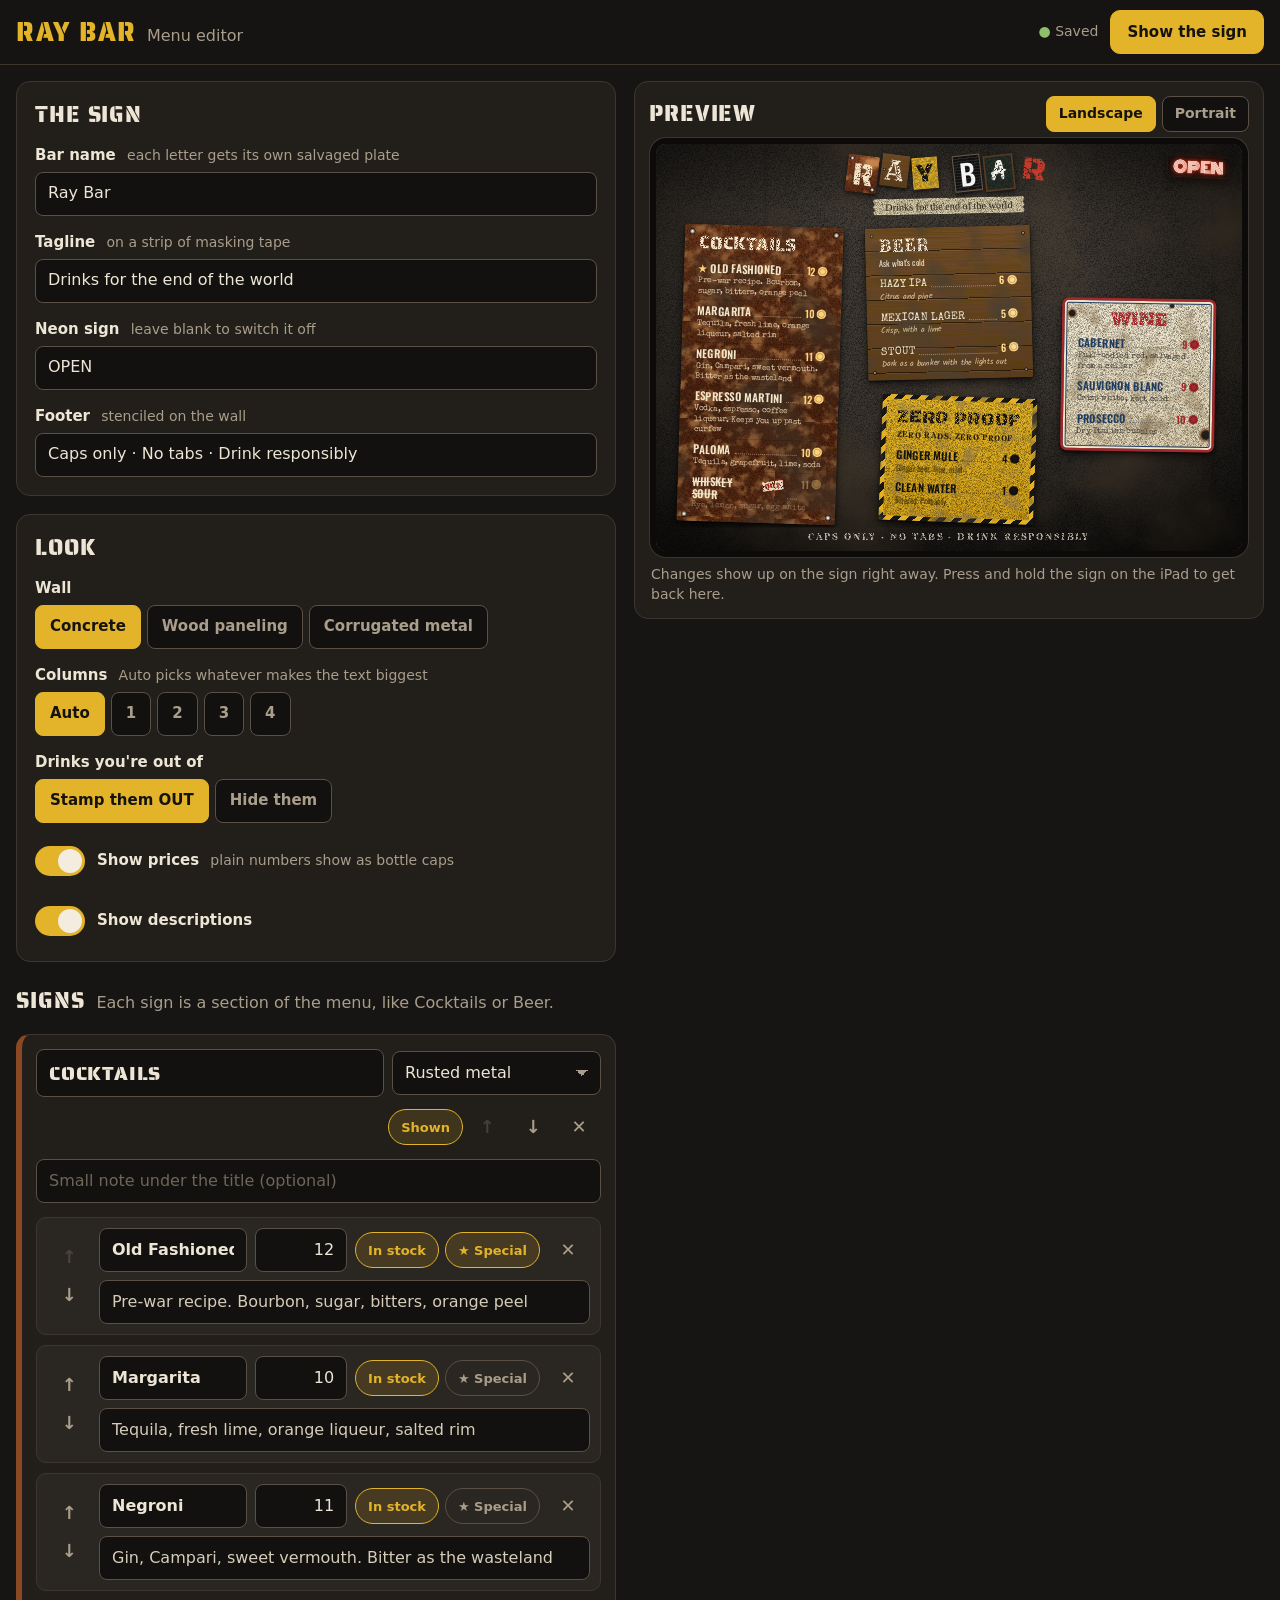
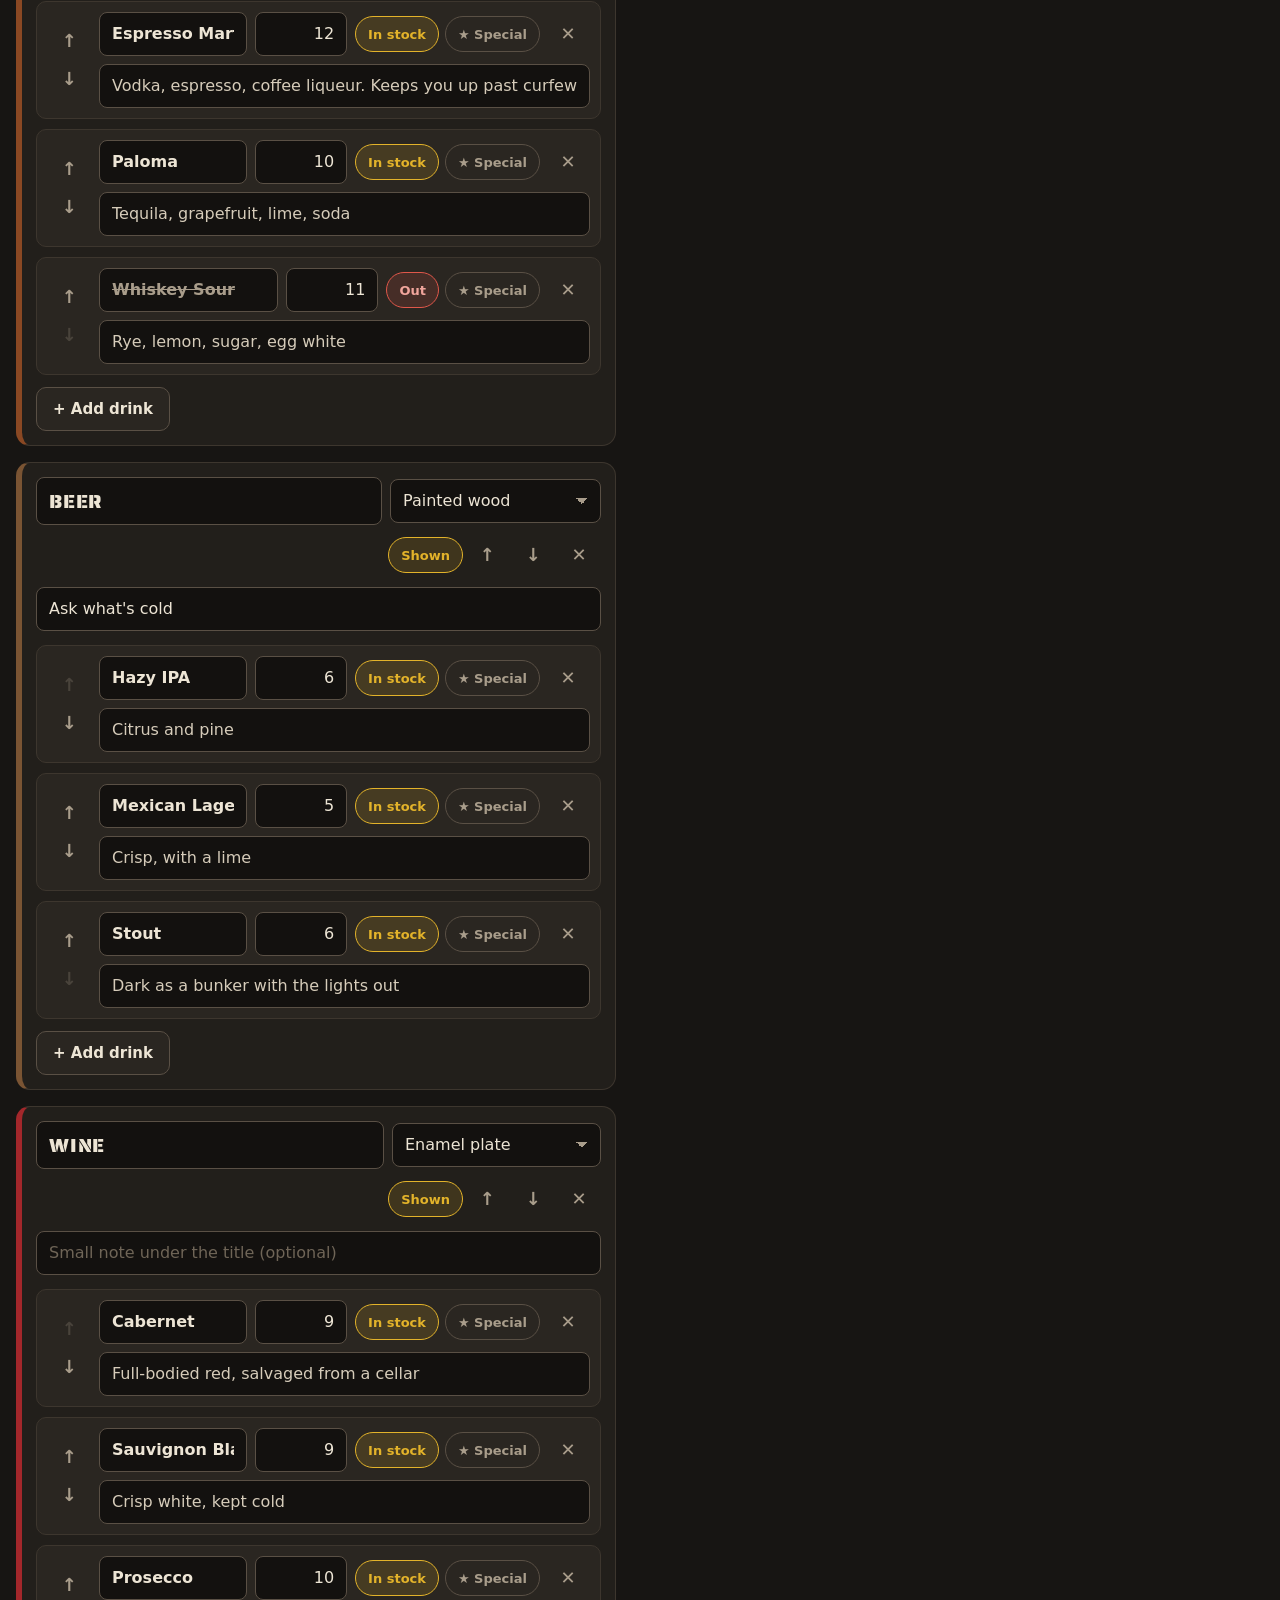
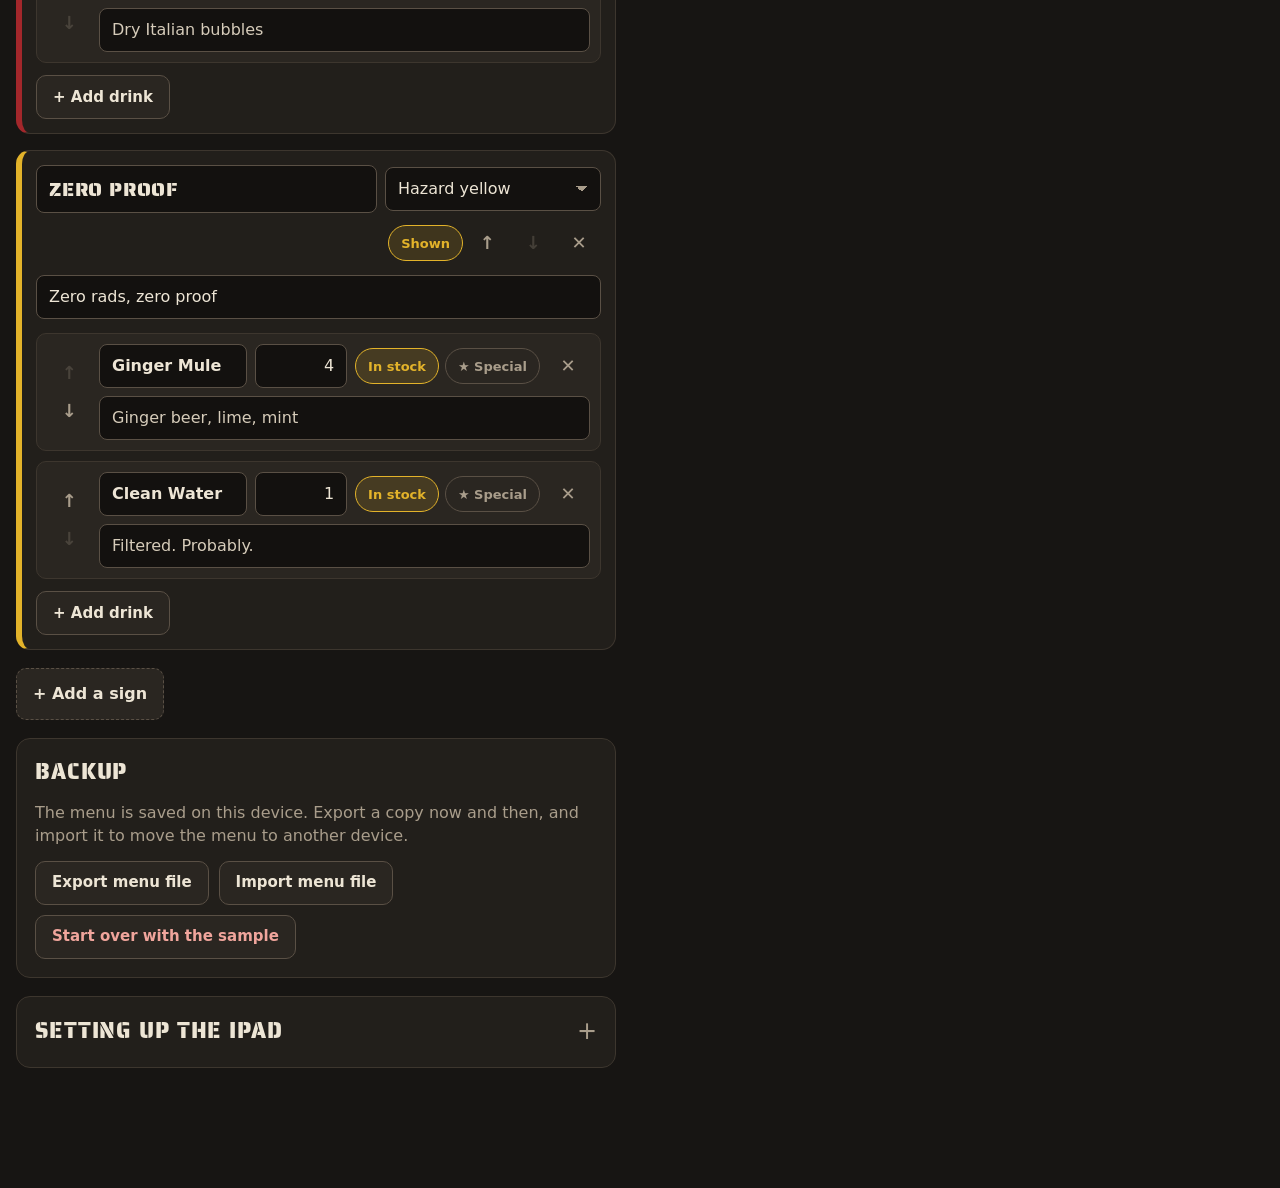
==== edit.html @ 674c1735 "Add the Ray Bar menu sign and editor A home bar drink menu for an iPad, styled as a wall of salvaged" ====
<!doctype html>
<html lang="en">
<head>
  <meta charset="utf-8">
  <meta name="viewport" content="width=device-width, initial-scale=1, viewport-fit=cover">
  <title>Ray Bar editor</title>
  <meta name="theme-color" content="#171513">
  <meta name="apple-mobile-web-app-capable" content="yes">
  <meta name="mobile-web-app-capable" content="yes">
  <meta name="apple-mobile-web-app-status-bar-style" content="black-translucent">
  <meta name="apple-mobile-web-app-title" content="Ray Bar">
  <link rel="apple-touch-icon" href="icons/apple-touch-icon.png">
  <link rel="icon" type="image/png" href="icons/icon-192.png">
  <link rel="manifest" href="manifest.webmanifest">
  <link rel="preconnect" href="https://fonts.googleapis.com">
  <link rel="preconnect" href="https://fonts.gstatic.com" crossorigin>
  <link rel="stylesheet" href="https://fonts.googleapis.com/css2?family=Saira+Stencil+One&family=Permanent+Marker&display=swap">
  <link rel="stylesheet" href="css/editor.css">
</head>
<body>
  <header class="topbar">
    <div class="brand">
      <span class="brand-mark">Ray Bar</span>
      <span class="brand-sub">Menu editor</span>
    </div>
    <div class="topbar-actions">
      <span id="status" class="status" role="status" data-state="saved">Saved</span>
      <a class="btn primary" href="index.html">Show the sign</a>
    </div>
  </header>

  <div id="storage-warning" class="banner" hidden>
    This browser is blocking storage (often Private Browsing), so changes will not be kept.
    Open the editor in a normal Safari tab or from the Home Screen app.
  </div>

  <main class="layout">
    <section class="preview-panel" aria-label="Preview">
      <div class="panel-head">
        <h2>Preview</h2>
        <div class="seg small" role="radiogroup" aria-label="Preview orientation">
          <label><input type="radio" name="orientation" value="landscape" checked><span>Landscape</span></label>
          <label><input type="radio" name="orientation" value="portrait"><span>Portrait</span></label>
        </div>
      </div>
      <div id="preview-stage" class="preview-stage">
        <iframe id="preview-frame" src="index.html?preview=1" title="Live preview of the sign" tabindex="-1"></iframe>
      </div>
      <p class="hint">Changes show up on the sign right away. Press and hold the sign on the iPad to get back here.</p>
    </section>

    <div class="editor">
      <section class="card" aria-labelledby="bar-heading">
        <h2 id="bar-heading">The sign</h2>
        <div class="fields">
          <label class="field">
            <span>Bar name <em>each letter gets its own salvaged plate</em></span>
            <input type="text" data-bind="bar.name" maxlength="40" autocomplete="off" placeholder="Ray Bar">
          </label>
          <label class="field">
            <span>Tagline <em>on a strip of masking tape</em></span>
            <input type="text" data-bind="bar.tagline" maxlength="80" autocomplete="off" placeholder="Drinks for the end of the world">
          </label>
          <label class="field">
            <span>Neon sign <em>leave blank to switch it off</em></span>
            <input type="text" data-bind="bar.neon" maxlength="16" autocomplete="off" placeholder="OPEN">
          </label>
          <label class="field">
            <span>Footer <em>stenciled on the wall</em></span>
            <input type="text" data-bind="bar.footer" maxlength="90" autocomplete="off" placeholder="Caps only · No tabs">
          </label>
        </div>
      </section>

      <section class="card" aria-labelledby="look-heading">
        <h2 id="look-heading">Look</h2>
        <div class="fields">
          <div class="field">
            <span id="wall-label">Wall</span>
            <div class="seg" role="radiogroup" aria-labelledby="wall-label" id="wall-choices"></div>
          </div>
          <div class="field">
            <span id="columns-label">Columns <em>Auto picks whatever makes the text biggest</em></span>
            <div class="seg" role="radiogroup" aria-labelledby="columns-label" id="column-choices"></div>
          </div>
          <div class="field">
            <span id="soldout-label">Drinks you're out of</span>
            <div class="seg" role="radiogroup" aria-labelledby="soldout-label">
              <label><input type="radio" name="soldOut" value="show"><span>Stamp them OUT</span></label>
              <label><input type="radio" name="soldOut" value="hide"><span>Hide them</span></label>
            </div>
          </div>
          <label class="switch">
            <input type="checkbox" data-bind="settings.showPrices">
            <span class="track" aria-hidden="true"></span>
            <span>Show prices <em>plain numbers show as bottle caps</em></span>
          </label>
          <label class="switch">
            <input type="checkbox" data-bind="settings.showDescriptions">
            <span class="track" aria-hidden="true"></span>
            <span>Show descriptions</span>
          </label>
        </div>
      </section>

      <div class="section-title-row">
        <h2>Signs</h2>
        <p>Each sign is a section of the menu, like Cocktails or Beer.</p>
      </div>
      <div id="sections" class="sections"></div>
      <button type="button" class="btn add-sign" data-action="add-section">+ Add a sign</button>

      <section class="card" aria-labelledby="backup-heading">
        <h2 id="backup-heading">Backup</h2>
        <p class="muted">The menu is saved on this device. Export a copy now and then, and import it to move the menu to another device.</p>
        <div class="button-row">
          <button type="button" class="btn" id="export">Export menu file</button>
          <label class="btn file-btn">Import menu file<input type="file" id="import" accept="application/json,.json"></label>
          <button type="button" class="btn danger-quiet" id="reset">Start over with the sample</button>
        </div>
      </section>

      <details class="card tips">
        <summary><h2>Setting up the iPad</h2></summary>
        <ol>
          <li>Open the sign in Safari, tap <strong>Share</strong>, then <strong>Add to Home Screen</strong>. Launch it from that icon and it runs full screen with no browser bars.</li>
          <li>To edit, <strong>press and hold anywhere on the sign</strong>, then tap <strong>Edit menu</strong>. Always edit from inside the Home Screen app: Safari and the Home Screen app keep separate copies of the menu.</li>
          <li>Set <strong>Settings &gt; Display &amp; Brightness &gt; Auto-Lock</strong> to <strong>Never</strong> so the screen stays on.</li>
          <li>Optional: turn on <strong>Settings &gt; Accessibility &gt; Guided Access</strong> to lock the iPad to the sign.</li>
        </ol>
      </details>
    </div>
  </main>

  <div id="toast" class="toast" role="status" aria-live="polite">
    <span id="toast-text"></span>
    <button type="button" id="toast-undo">Undo</button>
  </div>

  <script src="js/store.js"></script>
  <script src="js/editor.js"></script>
</body>
</html>
---- css/editor.css ----
/* Ray Bar editor: a plain, touch-friendly workbench in the same scrapyard palette. */

:root {
  --bg: #171513;
  --panel: #221f1b;
  --panel-2: #2a2621;
  --field: #13110f;
  --line: #3d362e;
  --line-strong: #5a5045;
  --text: #ede5d5;
  --muted: #a99d8b;
  --accent: #e3b32a;
  --accent-ink: #15130f;
  --danger: #e0574a;
  --ok: #8fbf6a;
  --radius: 10px;
  --stencil: 'Saira Stencil One', 'Arial Black', sans-serif;
  --ui: -apple-system, BlinkMacSystemFont, 'Segoe UI', system-ui, sans-serif;
}

* { box-sizing: border-box; }

html { -webkit-text-size-adjust: 100%; text-size-adjust: 100%; }

body {
  margin: 0;
  background: var(--bg);
  color: var(--text);
  font: 16px/1.4 var(--ui);
  -webkit-tap-highlight-color: transparent;
}

h2 {
  margin: 0;
  font-family: var(--stencil);
  font-weight: normal;
  font-size: 22px;
  letter-spacing: .04em;
  text-transform: uppercase;
  color: var(--text);
}

em {
  font-style: normal;
  color: var(--muted);
  font-weight: 400;
}

.muted { color: var(--muted); margin: 6px 0 14px; }

/* ---------- Top bar ---------- */

.topbar {
  position: sticky;
  top: 0;
  z-index: 5;
  display: flex;
  align-items: center;
  justify-content: space-between;
  gap: 12px;
  padding: max(10px, env(safe-area-inset-top)) max(16px, env(safe-area-inset-right)) 10px max(16px, env(safe-area-inset-left));
  background: rgba(23, 21, 19, .94);
  border-bottom: 1px solid var(--line);
  -webkit-backdrop-filter: blur(8px);
  backdrop-filter: blur(8px);
}

.brand {
  display: flex;
  align-items: baseline;
  gap: 10px;
  min-width: 0;
}

.brand-mark {
  font-family: var(--stencil);
  font-size: 26px;
  letter-spacing: .06em;
  text-transform: uppercase;
  color: var(--accent);
  white-space: nowrap;
}

.brand-sub {
  color: var(--muted);
  white-space: nowrap;
}

.topbar-actions {
  display: flex;
  align-items: center;
  gap: 12px;
}

.status {
  font-size: 14px;
  color: var(--muted);
  white-space: nowrap;
}
.status[data-state="saved"]::before { content: '\25CF  '; color: var(--ok); }
.status[data-state="saving"]::before { content: '\25CF  '; color: var(--accent); }
.status[data-state="error"] { color: var(--danger); }

.banner {
  margin: 12px 16px 0;
  padding: 12px 14px;
  border-radius: var(--radius);
  background: #4a1e1a;
  border: 1px solid var(--danger);
}

/* ---------- Buttons ---------- */

.btn {
  display: inline-flex;
  align-items: center;
  justify-content: center;
  gap: 6px;
  min-height: 44px;
  padding: 0 16px;
  border-radius: var(--radius);
  border: 1px solid var(--line-strong);
  background: var(--panel-2);
  color: var(--text);
  font: 600 15px/1 var(--ui);
  text-decoration: none;
  cursor: pointer;
  white-space: nowrap;
}
.btn:hover { border-color: #7a6d5e; }
.btn.primary { background: var(--accent); border-color: var(--accent); color: var(--accent-ink); }
.btn.primary:hover { background: #f0c241; }
.btn.danger-quiet { color: #f0a59c; }

.icon-btn {
  display: inline-flex;
  align-items: center;
  justify-content: center;
  width: 44px;
  height: 44px;
  flex: none;
  border-radius: 8px;
  border: 1px solid transparent;
  background: transparent;
  color: var(--muted);
  font: 600 18px/1 var(--ui);
  cursor: pointer;
}
.icon-btn:hover { background: var(--panel-2); color: var(--text); }
.icon-btn:disabled { opacity: .25; cursor: default; background: transparent; }
.icon-btn.delete:hover { color: var(--danger); }

.chip {
  display: inline-flex;
  align-items: center;
  gap: 5px;
  min-height: 36px;
  padding: 0 12px;
  border-radius: 999px;
  border: 1px solid var(--line-strong);
  background: transparent;
  color: var(--muted);
  font: 600 13px/1 var(--ui);
  cursor: pointer;
  white-space: nowrap;
}
.chip[aria-pressed="true"] { background: rgba(227, 179, 42, .15); border-color: var(--accent); color: var(--accent); }
.chip.stock[aria-pressed="false"] { background: rgba(224, 87, 74, .15); border-color: var(--danger); color: #f0a59c; }

button:focus-visible,
a:focus-visible,
input:focus-visible,
select:focus-visible,
summary:focus-visible,
.seg input:focus-visible + span,
.switch input:focus-visible + .track {
  outline: 2px solid var(--accent);
  outline-offset: 2px;
}

/* ---------- Layout ---------- */

.layout {
  display: grid;
  gap: 18px;
  padding: 16px max(16px, env(safe-area-inset-right)) 120px max(16px, env(safe-area-inset-left));
  max-width: 1400px;
  margin: 0 auto;
}

.editor {
  display: grid;
  gap: 18px;
  min-width: 0;
}

@media (min-width: 1000px) {
  .layout {
    grid-template-columns: minmax(0, 1fr) minmax(0, 1.05fr);
    align-items: start;
  }
  .preview-panel {
    position: sticky;
    top: 78px;
    order: 2;
  }
}

/* ---------- Cards and fields ---------- */

.card {
  background: var(--panel);
  border: 1px solid var(--line);
  border-radius: 14px;
  padding: 18px;
}

.card > h2 { margin-bottom: 14px; }

.fields {
  display: grid;
  gap: 16px;
}

.field {
  display: grid;
  gap: 6px;
}

.field > span {
  font-weight: 600;
  font-size: 15px;
}

.field > span em,
.switch em {
  margin-left: 6px;
  font-size: 14px;
}

input[type="text"],
select {
  width: 100%;
  min-height: 44px;
  padding: 10px 12px;
  border-radius: 8px;
  border: 1px solid var(--line-strong);
  background: var(--field);
  color: var(--text);
  font: 16px/1.3 var(--ui); /* 16px stops iOS from zooming in */
}

input[type="text"]::placeholder { color: #6f6557; }

select {
  -webkit-appearance: none;
  appearance: none;
  padding-right: 34px;
  background-image: linear-gradient(45deg, transparent 50%, var(--muted) 50%), linear-gradient(135deg, var(--muted) 50%, transparent 50%);
  background-position: calc(100% - 18px) 50%, calc(100% - 12px) 50%;
  background-size: 6px 6px;
  background-repeat: no-repeat;
}

/* Segmented control */
.seg {
  display: flex;
  flex-wrap: wrap;
  gap: 6px;
}
.seg label { position: relative; cursor: pointer; }
.seg input { position: absolute; opacity: 0; width: 1px; height: 1px; }
.seg span {
  display: inline-flex;
  align-items: center;
  min-height: 44px;
  padding: 0 14px;
  border-radius: 8px;
  border: 1px solid var(--line-strong);
  background: var(--field);
  color: var(--muted);
  font-weight: 600;
  font-size: 15px;
}
.seg input:checked + span { background: var(--accent); border-color: var(--accent); color: var(--accent-ink); }
.seg.small span { min-height: 36px; padding: 0 12px; font-size: 14px; }

/* Toggle switch */
.switch {
  display: flex;
  align-items: center;
  gap: 12px;
  min-height: 44px;
  cursor: pointer;
  font-weight: 600;
  font-size: 15px;
}
.switch input { position: absolute; opacity: 0; width: 1px; height: 1px; }
.switch .track {
  position: relative;
  flex: none;
  width: 50px;
  height: 30px;
  border-radius: 999px;
  background: #3d362e;
  transition: background .15s;
}
.switch .track::after {
  content: '';
  position: absolute;
  top: 3px;
  left: 3px;
  width: 24px;
  height: 24px;
  border-radius: 50%;
  background: #f3ecdf;
  transition: transform .15s;
}
.switch input:checked + .track { background: var(--accent); }
.switch input:checked + .track::after { transform: translateX(20px); }

/* ---------- Preview ---------- */

.preview-panel {
  background: var(--panel);
  border: 1px solid var(--line);
  border-radius: 14px;
  padding: 14px;
  min-width: 0;
}

.panel-head {
  display: flex;
  align-items: center;
  justify-content: space-between;
  gap: 10px;
  margin-bottom: 12px;
}

.preview-stage {
  position: relative;
  overflow: hidden;
  border-radius: 10px;
  background: #0c0b0a;
  box-shadow: 0 0 0 6px #0c0b0a, 0 0 0 7px #3d362e;
  margin: 7px;
}

.preview-stage iframe {
  position: absolute;
  top: 0;
  left: 0;
  border: 0;
  transform-origin: 0 0;
  pointer-events: none;
}

.preview-panel .hint {
  margin: 14px 2px 0;
  color: var(--muted);
  font-size: 14px;
}

/* ---------- Signs (sections) ---------- */

.section-title-row {
  display: flex;
  align-items: baseline;
  flex-wrap: wrap;
  gap: 4px 12px;
  margin-top: 6px;
}
.section-title-row p { margin: 0; color: var(--muted); }

.sections {
  display: grid;
  gap: 16px;
}

.sections > .empty {
  margin: 0;
  padding: 24px;
  text-align: center;
  color: var(--muted);
  border: 1px dashed var(--line-strong);
  border-radius: 14px;
}

.section {
  padding: 14px;
  border-left: 6px solid var(--swatch, var(--line-strong));
}
.section.is-hidden { opacity: .6; }
.section.is-hidden .items,
.section.is-hidden .add-item { display: none; }

.section-head {
  display: flex;
  align-items: center;
  flex-wrap: wrap;
  gap: 8px;
}

.section-head .title-input {
  flex: 1 1 220px;
  font-family: var(--stencil);
  font-size: 20px;
  letter-spacing: .04em;
  text-transform: uppercase;
}

.section-head select {
  flex: 0 1 200px;
  width: auto;
}

.section-tools {
  display: flex;
  align-items: center;
  gap: 2px;
  margin-left: auto;
}

.section .note-input { margin-top: 10px; }

.items {
  display: grid;
  gap: 10px;
  margin-top: 14px;
}

.item-row {
  display: grid;
  grid-template-columns: auto minmax(0, 1fr) 92px auto;
  grid-template-areas:
    "move name price tools"
    "move desc desc desc";
  gap: 8px;
  padding: 10px;
  border-radius: 10px;
  background: var(--panel-2);
  border: 1px solid var(--line);
}
.item-row.is-out .name-input { text-decoration: line-through; color: var(--muted); }

.item-row .move { grid-area: move; display: flex; flex-direction: column; justify-content: center; }
.item-row .move .icon-btn { height: 38px; }
.item-row .name-input { grid-area: name; font-weight: 600; }
.item-row .price-input { grid-area: price; text-align: right; }
.item-row .desc-input { grid-area: desc; color: #d6ccba; }
.item-row .tools { grid-area: tools; display: flex; align-items: center; gap: 6px; }

.add-item {
  margin-top: 12px;
}

.add-sign {
  justify-self: start;
  border-style: dashed;
  min-height: 52px;
  font-size: 16px;
}

@media (max-width: 700px) {
  .item-row {
    grid-template-columns: auto minmax(0, 1fr) 76px;
    grid-template-areas:
      "move name price"
      "move desc desc"
      "move tools tools";
  }
  .item-row .tools .delete { margin-left: auto; }
  .section-head select { flex: 1 1 100%; }
  .brand-sub { display: none; }
}

/* ---------- Backup and tips ---------- */

.button-row {
  display: flex;
  flex-wrap: wrap;
  gap: 10px;
}

.file-btn { position: relative; overflow: hidden; }
.file-btn input { position: absolute; inset: 0; opacity: 0; cursor: pointer; font-size: 0; }

.tips summary {
  list-style: none;
  cursor: pointer;
  display: flex;
  align-items: center;
  justify-content: space-between;
}
.tips summary::-webkit-details-marker { display: none; }
.tips summary::after { content: '+'; font-size: 24px; color: var(--muted); }
.tips[open] summary::after { content: '\2212'; }
.tips ol { margin: 14px 0 0; padding-left: 22px; display: grid; gap: 10px; color: #d9d0c0; }

/* ---------- Toast ---------- */

.toast {
  position: fixed;
  left: 50%;
  bottom: max(20px, env(safe-area-inset-bottom));
  z-index: 20;
  display: flex;
  align-items: center;
  gap: 14px;
  max-width: calc(100vw - 32px);
  padding: 8px 8px 8px 18px;
  border-radius: 12px;
  background: #f1e9d8;
  color: #1a1714;
  font-weight: 600;
  box-shadow: 0 10px 30px rgba(0, 0, 0, .5);
  transform: translate(-50%, 150%);
  opacity: 0;
  transition: transform .25s ease, opacity .25s ease;
}
.toast.show { transform: translate(-50%, 0); opacity: 1; }
.toast button {
  min-height: 40px;
  padding: 0 14px;
  border-radius: 8px;
  border: 0;
  background: #1a1714;
  color: var(--accent);
  font: 700 15px/1 var(--ui);
  cursor: pointer;
}
.toast button[hidden] { display: none; }
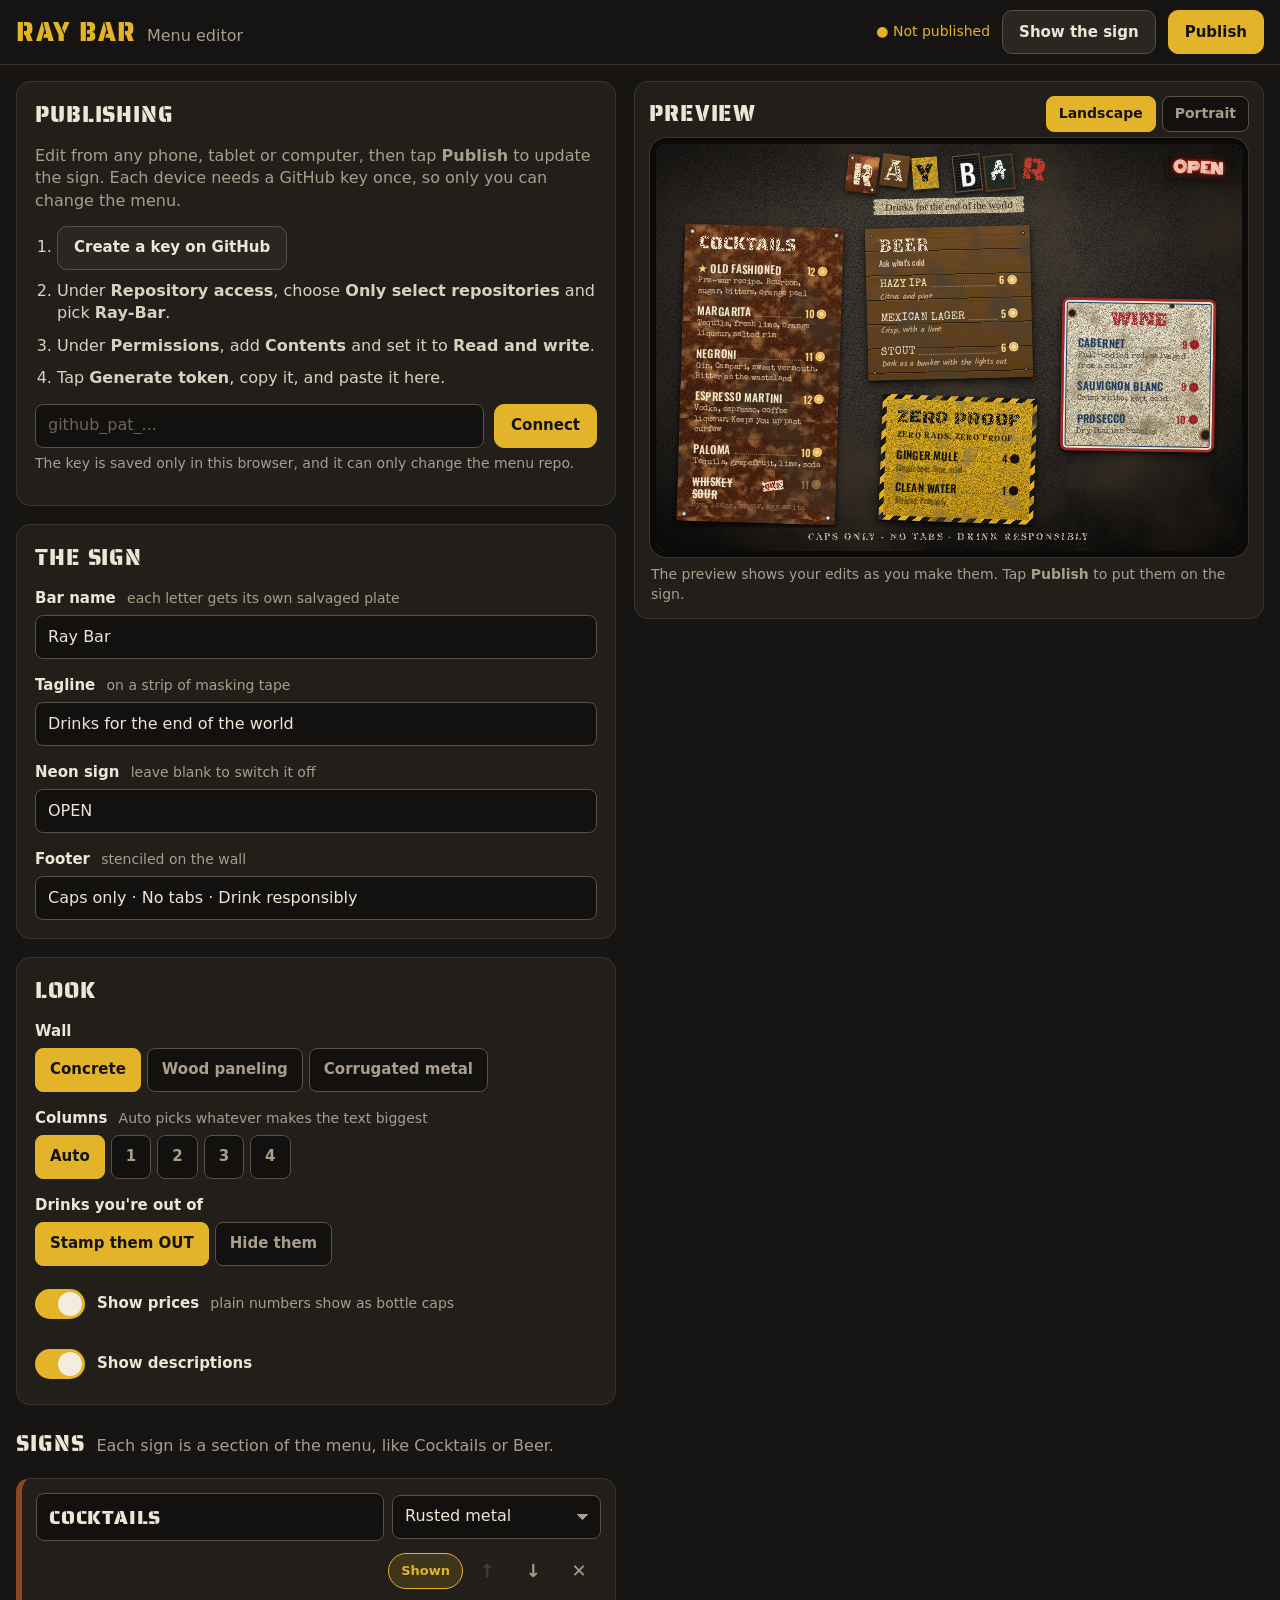
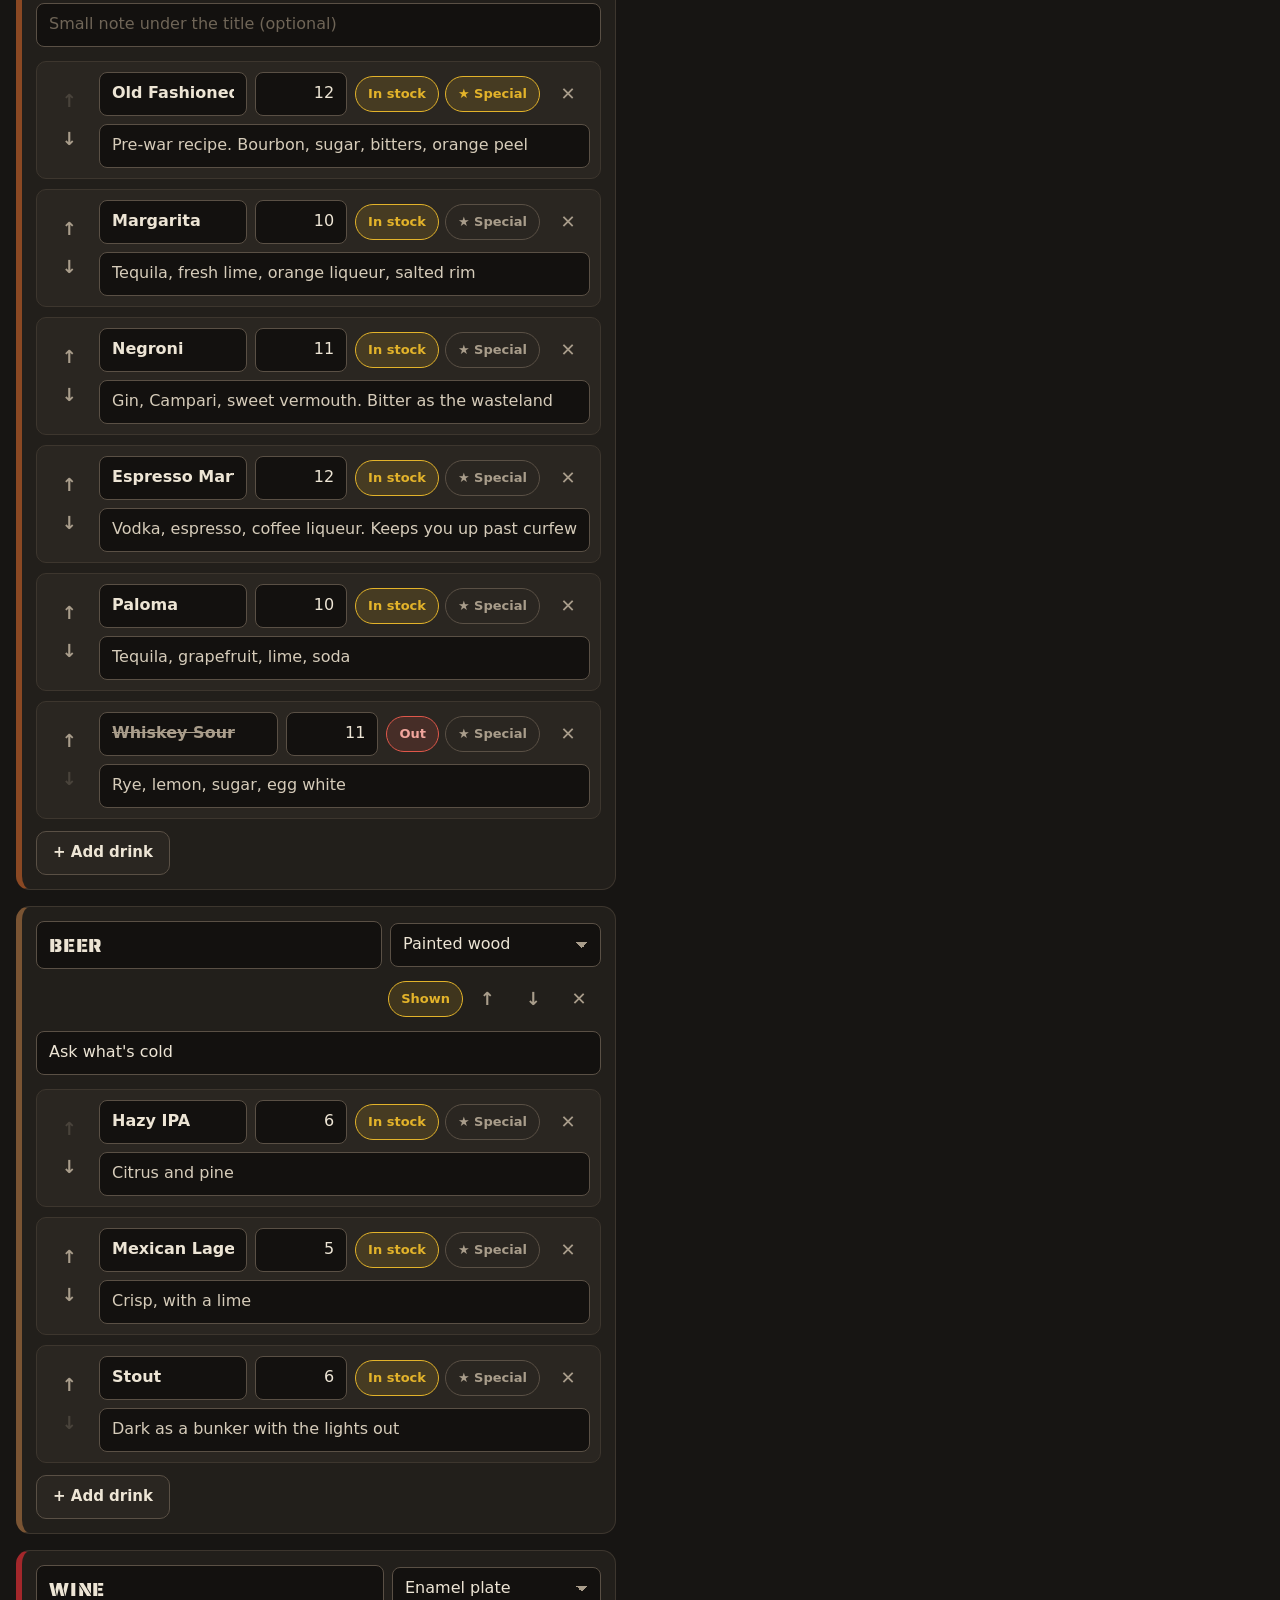
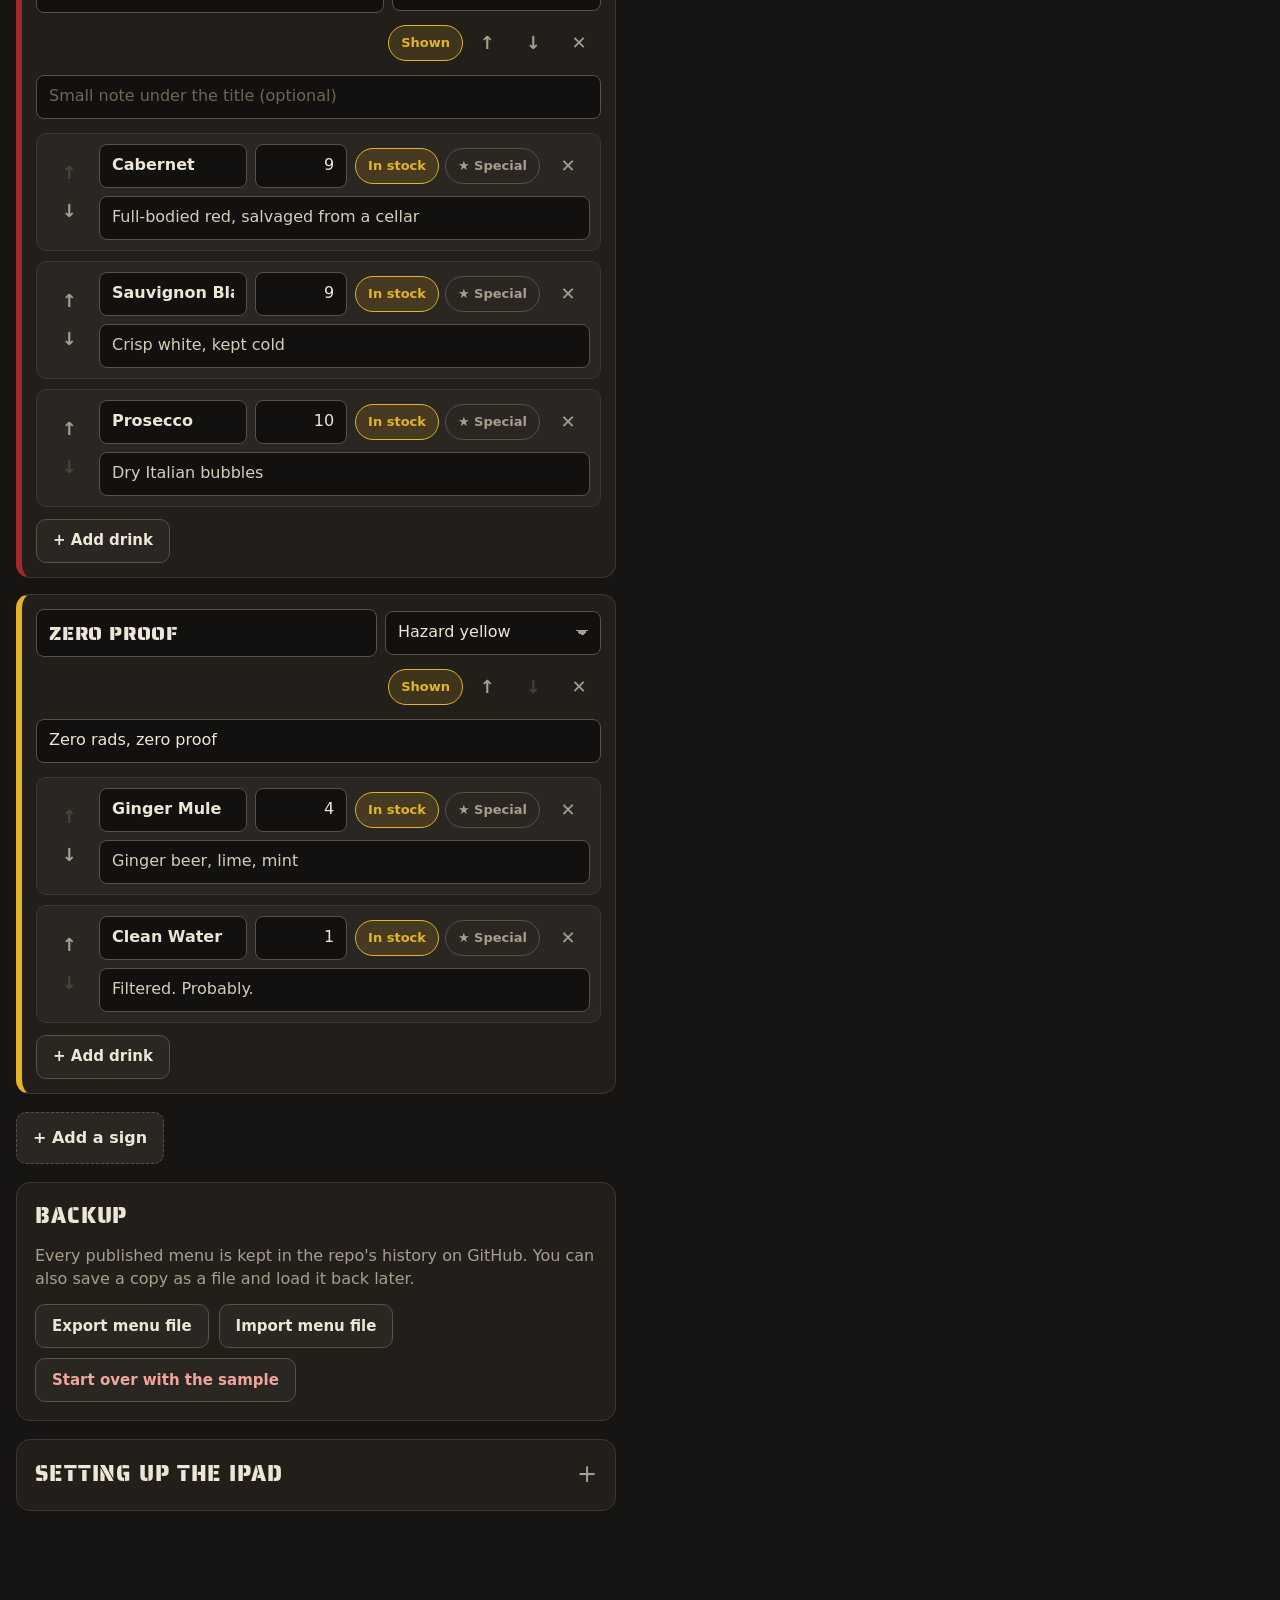
==== commit 1de6fcfd: "Edit the menu from any device and publish it to the sign The published menu now lives in menu.json o" ====
--- a/edit.html
+++ b/edit.html
@@ -24,14 +24,23 @@
       <span class="brand-sub">Menu editor</span>
     </div>
     <div class="topbar-actions">
-      <span id="status" class="status" role="status" data-state="saved">Saved</span>
-      <a class="btn primary" href="index.html">Show the sign</a>
+      <span id="status" class="status" role="status" data-state="pending">Checking…</span>
+      <a class="btn" href="index.html"><span class="long">Show the sign</span><span class="short">Sign</span></a>
+      <button type="button" class="btn primary" id="publish">Publish</button>
     </div>
   </header>
 
   <div id="storage-warning" class="banner" hidden>
     This browser is blocking storage (often Private Browsing), so changes will not be kept.
     Open the editor in a normal Safari tab or from the Home Screen app.
+  </div>
+
+  <div id="sync-banner" class="banner notice" hidden>
+    <p>The sign was changed from another device, and this device also has edits that aren't published. Which one do you want to keep working on?</p>
+    <div class="button-row">
+      <button type="button" class="btn primary" id="use-sign">Load what's on the sign</button>
+      <button type="button" class="btn" id="keep-draft">Keep my edits</button>
+    </div>
   </div>
 
   <main class="layout">
@@ -46,10 +55,33 @@
       <div id="preview-stage" class="preview-stage">
         <iframe id="preview-frame" src="index.html?preview=1" title="Live preview of the sign" tabindex="-1"></iframe>
       </div>
-      <p class="hint">Changes show up on the sign right away. Press and hold the sign on the iPad to get back here.</p>
+      <p class="hint">The preview shows your edits as you make them. Tap <strong>Publish</strong> to put them on the sign.</p>
     </section>
 
     <div class="editor">
+      <section class="card" id="publish-card" aria-labelledby="publish-heading">
+        <h2 id="publish-heading">Publishing</h2>
+        <div id="connected" hidden>
+          <p class="muted">This device can publish to the sign. Edits stay on this device until you tap <strong>Publish</strong>, then the sign updates within about 30 seconds.</p>
+          <button type="button" class="btn danger-quiet" id="disconnect">Disconnect this device</button>
+        </div>
+        <div id="not-connected">
+          <p class="muted">Edit from any phone, tablet or computer, then tap <strong>Publish</strong> to update the sign. Each device needs a GitHub key once, so only you can change the menu.</p>
+          <ol class="steps">
+            <li><a class="btn" id="make-key" href="https://github.com/settings/personal-access-tokens/new" target="_blank" rel="noopener">Create a key on GitHub</a></li>
+            <li>Under <strong>Repository access</strong>, choose <strong>Only select repositories</strong> and pick <strong id="repo-name">Ray-Bar</strong>.</li>
+            <li>Under <strong>Permissions</strong>, add <strong>Contents</strong> and set it to <strong>Read and write</strong>.</li>
+            <li>Tap <strong>Generate token</strong>, copy it, and paste it here.</li>
+          </ol>
+          <div class="connect-row">
+            <input type="password" id="token-input" placeholder="github_pat_..." autocomplete="off" autocapitalize="off" spellcheck="false" aria-label="GitHub key">
+            <button type="button" class="btn primary" id="connect">Connect</button>
+          </div>
+          <p id="connect-error" class="error" role="alert" hidden></p>
+          <p class="muted small">The key is saved only in this browser, and it can only change the menu repo.</p>
+        </div>
+      </section>
+
       <section class="card" aria-labelledby="bar-heading">
         <h2 id="bar-heading">The sign</h2>
         <div class="fields">
@@ -112,7 +144,7 @@
 
       <section class="card" aria-labelledby="backup-heading">
         <h2 id="backup-heading">Backup</h2>
-        <p class="muted">The menu is saved on this device. Export a copy now and then, and import it to move the menu to another device.</p>
+        <p class="muted">Every published menu is kept in the repo's history on GitHub. You can also save a copy as a file and load it back later.</p>
         <div class="button-row">
           <button type="button" class="btn" id="export">Export menu file</button>
           <label class="btn file-btn">Import menu file<input type="file" id="import" accept="application/json,.json"></label>
@@ -124,7 +156,7 @@
         <summary><h2>Setting up the iPad</h2></summary>
         <ol>
           <li>Open the sign in Safari, tap <strong>Share</strong>, then <strong>Add to Home Screen</strong>. Launch it from that icon and it runs full screen with no browser bars.</li>
-          <li>To edit, <strong>press and hold anywhere on the sign</strong>, then tap <strong>Edit menu</strong>. Always edit from inside the Home Screen app: Safari and the Home Screen app keep separate copies of the menu.</li>
+          <li>Edit from your phone or computer at this same address, then tap <strong>Publish</strong>. You can also edit on the iPad itself: press and hold anywhere on the sign, then tap <strong>Edit menu</strong>.</li>
           <li>Set <strong>Settings &gt; Display &amp; Brightness &gt; Auto-Lock</strong> to <strong>Never</strong> so the screen stays on.</li>
           <li>Optional: turn on <strong>Settings &gt; Accessibility &gt; Guided Access</strong> to lock the iPad to the sign.</li>
         </ol>
@@ -137,6 +169,7 @@
     <button type="button" id="toast-undo">Undo</button>
   </div>
 
+  <script src="js/config.js"></script>
   <script src="js/store.js"></script>
   <script src="js/editor.js"></script>
 </body>
--- a/css/editor.css
+++ b/css/editor.css
@@ -97,9 +97,13 @@
   color: var(--muted);
   white-space: nowrap;
 }
-.status[data-state="saved"]::before { content: '\25CF  '; color: var(--ok); }
-.status[data-state="saving"]::before { content: '\25CF  '; color: var(--accent); }
+.status::before { content: '\25CF  '; }
+.status[data-state="ok"]::before { color: var(--ok); }
+.status[data-state="busy"]::before { color: var(--muted); }
+.status[data-state="pending"] { color: var(--accent); }
+.status[data-state="pending"]::before { color: var(--accent); }
 .status[data-state="error"] { color: var(--danger); }
+.status[data-state="error"]::before { color: var(--danger); }
 
 .banner {
   margin: 12px 16px 0;
@@ -108,6 +112,12 @@
   background: #4a1e1a;
   border: 1px solid var(--danger);
 }
+.banner.notice {
+  background: #3a3018;
+  border-color: var(--accent);
+}
+.banner p { margin: 0 0 10px; }
+.banner[hidden] { display: none; }
 
 /* ---------- Buttons ---------- */
 
@@ -131,6 +141,8 @@
 .btn.primary { background: var(--accent); border-color: var(--accent); color: var(--accent-ink); }
 .btn.primary:hover { background: #f0c241; }
 .btn.danger-quiet { color: #f0a59c; }
+.btn:disabled { opacity: .55; cursor: default; }
+.btn .short { display: none; }
 
 .icon-btn {
   display: inline-flex;
@@ -239,6 +251,7 @@
 }
 
 input[type="text"],
+input[type="password"],
 select {
   width: 100%;
   min-height: 44px;
@@ -250,7 +263,7 @@
   font: 16px/1.3 var(--ui); /* 16px stops iOS from zooming in */
 }
 
-input[type="text"]::placeholder { color: #6f6557; }
+input::placeholder { color: #6f6557; }
 
 select {
   -webkit-appearance: none;
@@ -474,6 +487,15 @@
   .brand-sub { display: none; }
 }
 
+@media (max-width: 520px) {
+  .brand-mark { font-size: 20px; }
+  .topbar-actions { gap: 8px; }
+  .topbar .btn { padding: 0 12px; }
+  .status { font-size: 13px; }
+  .btn .long { display: none; }
+  .btn .short { display: inline; }
+}
+
 /* ---------- Backup and tips ---------- */
 
 .button-row {
@@ -496,6 +518,33 @@
 .tips summary::after { content: '+'; font-size: 24px; color: var(--muted); }
 .tips[open] summary::after { content: '\2212'; }
 .tips ol { margin: 14px 0 0; padding-left: 22px; display: grid; gap: 10px; color: #d9d0c0; }
+
+/* ---------- Publishing setup ---------- */
+
+.steps {
+  margin: 4px 0 14px;
+  padding-left: 22px;
+  display: grid;
+  gap: 10px;
+  color: #d9d0c0;
+}
+
+.connect-row {
+  display: flex;
+  gap: 10px;
+}
+
+.connect-row input { flex: 1 1 auto; min-width: 0; }
+
+.error {
+  margin: 10px 0 0;
+  color: #f0a59c;
+  font-weight: 600;
+}
+
+.small { font-size: 14px; }
+
+[hidden] { display: none !important; }
 
 /* ---------- Toast ---------- */
 
